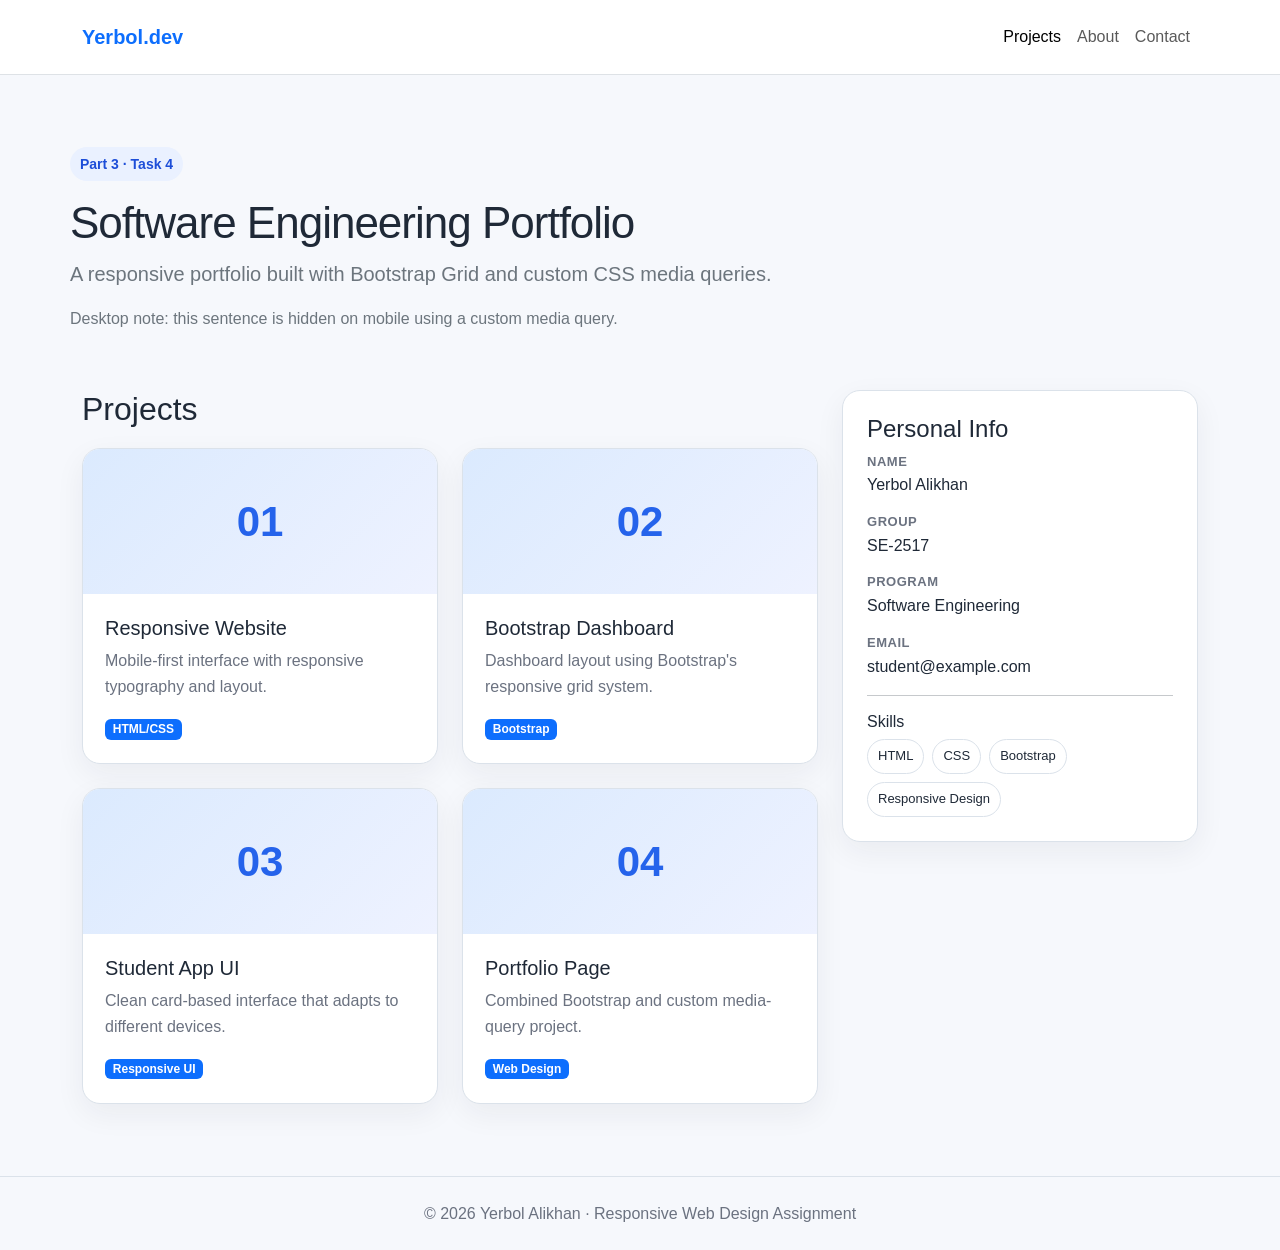
==== task4.html @ 752729fa "first commit" ====
<!doctype html>
<html lang="en">
<head>
  <meta charset="utf-8">
  <meta name="viewport" content="width=device-width, initial-scale=1">
  <title>Task 4 - Responsive Portfolio</title>
  <link href="https://cdn.jsdelivr.net/npm/bootstrap@5.3.8/dist/css/bootstrap.min.css" rel="stylesheet">
  <link rel="stylesheet" href="css/common.css">
  <link rel="stylesheet" href="css/task4.css">
</head>
<body>
<nav class="navbar navbar-expand-lg bg-white border-bottom sticky-top">
  <div class="container py-2">
    <a class="navbar-brand fw-bold text-primary" href="#">Yerbol.dev</a>
    <button class="navbar-toggler" type="button" data-bs-toggle="collapse" data-bs-target="#portfolioNav" aria-controls="portfolioNav" aria-expanded="false" aria-label="Toggle navigation">
      <span class="navbar-toggler-icon"></span>
    </button>
    <div class="collapse navbar-collapse" id="portfolioNav">
      <ul class="navbar-nav ms-auto">
        <li class="nav-item"><a class="nav-link active" href="#projects">Projects</a></li>
        <li class="nav-item"><a class="nav-link" href="#about">About</a></li>
        <li class="nav-item"><a class="nav-link" href="#contact">Contact</a></li>
      </ul>
    </div>
  </div>
</nav>

<header class="container portfolio-hero">
  <span class="badge-soft">Part 3 · Task 4</span>
  <h1 class="mt-3">Software Engineering Portfolio</h1>
  <p class="lead text-secondary col-lg-8">A responsive portfolio built with Bootstrap Grid and custom CSS media queries.</p>
  <p class="optional-desktop-note text-secondary">Desktop note: this sentence is hidden on mobile using a custom media query.</p>
</header>

<main class="container pb-4">
  <div class="row g-4">
    <section class="col-12 col-lg-8" id="projects">
      <h2 class="section-title">Projects</h2>
      <div class="row g-4">
        <div class="col-12 col-md-6">
          <article class="card-like project-card">
            <div class="project-thumb">01</div>
            <div class="content"><h3 class="h5">Responsive Website</h3><p>Mobile-first interface with responsive typography and layout.</p><span class="badge text-bg-primary">HTML/CSS</span></div>
          </article>
        </div>
        <div class="col-12 col-md-6">
          <article class="card-like project-card">
            <div class="project-thumb">02</div>
            <div class="content"><h3 class="h5">Bootstrap Dashboard</h3><p>Dashboard layout using Bootstrap's responsive grid system.</p><span class="badge text-bg-primary">Bootstrap</span></div>
          </article>
        </div>
        <div class="col-12 col-md-6">
          <article class="card-like project-card">
            <div class="project-thumb">03</div>
            <div class="content"><h3 class="h5">Student App UI</h3><p>Clean card-based interface that adapts to different devices.</p><span class="badge text-bg-primary">Responsive UI</span></div>
          </article>
        </div>
        <div class="col-12 col-md-6">
          <article class="card-like project-card">
            <div class="project-thumb">04</div>
            <div class="content"><h3 class="h5">Portfolio Page</h3><p>Combined Bootstrap and custom media-query project.</p><span class="badge text-bg-primary">Web Design</span></div>
          </article>
        </div>
      </div>
    </section>

    <aside class="col-12 col-lg-4" id="about">
      <div class="card-like sidebar">
        <h2 class="h4">Personal Info</h2>
        <div class="info-row"><strong>Name</strong>Yerbol Alikhan</div>
        <div class="info-row"><strong>Group</strong>SE-2517</div>
        <div class="info-row"><strong>Program</strong>Software Engineering</div>
        <div class="info-row" id="contact"><strong>Email</strong>student@example.com</div>
        <hr>
        <h3 class="h6">Skills</h3>
        <div class="skills">
          <span class="skill">HTML</span><span class="skill">CSS</span><span class="skill">Bootstrap</span><span class="skill">Responsive Design</span>
        </div>
      </div>
    </aside>
  </div>
</main>

<footer>
  <div class="container">© 2026 Yerbol Alikhan · Responsive Web Design Assignment</div>
</footer>
<script src="https://cdn.jsdelivr.net/npm/bootstrap@5.3.8/dist/js/bootstrap.bundle.min.js"></script>
</body>
</html>
---- css/common.css ----
:root {
  --bg: #f5f7fb;
  --surface: #ffffff;
  --text: #1f2937;
  --muted: #6b7280;
  --border: #dbe2ea;
  --accent: #2563eb;
  --accent-dark: #1d4ed8;
  --soft: #eaf1ff;
  --radius: 18px;
}
* { box-sizing: border-box; }
body {
  margin: 0;
  font-family: Arial, Helvetica, sans-serif;
  color: var(--text);
  background: var(--bg);
  line-height: 1.6;
}
.page-shell {
  width: min(1120px, calc(100% - 32px));
  margin: 0 auto;
}
.hero {
  padding: 56px 0 28px;
}
.hero h1 { margin: 0 0 12px; }
.hero p { color: var(--muted); max-width: 760px; }
.card-like {
  background: var(--surface);
  border: 1px solid var(--border);
  border-radius: var(--radius);
  box-shadow: 0 10px 30px rgba(31, 41, 55, 0.06);
}
.badge-soft {
  display: inline-block;
  padding: 6px 10px;
  border-radius: 999px;
  background: var(--soft);
  color: var(--accent-dark);
  font-size: 14px;
  font-weight: 700;
}
.section-title { margin-bottom: 20px; }
footer {
  margin-top: 48px;
  border-top: 1px solid var(--border);
  color: var(--muted);
  padding: 24px 0;
  text-align: center;
}
---- css/task4.css ----
body { background: #f6f8fc; }
.portfolio-hero {
  padding: 72px 0 42px;
}
.portfolio-hero h1 {
  font-size: 44px;
  letter-spacing: -1px;
}
.project-card {
  height: 100%;
  overflow: hidden;
}
.project-thumb {
  min-height: 145px;
  background: linear-gradient(135deg, #dbeafe, #eef2ff);
  display: grid;
  place-items: center;
  font-size: 42px;
  font-weight: 800;
  color: #2563eb;
}
.project-card .content { padding: 22px; }
.project-card p { color: var(--muted); }
.sidebar { padding: 24px; }
.info-row { margin-bottom: 14px; }
.info-row strong { display: block; font-size: 13px; color: var(--muted); text-transform: uppercase; letter-spacing: .04em; }
.skills { display: flex; flex-wrap: wrap; gap: 8px; }
.skill {
  border: 1px solid var(--border);
  background: #fff;
  border-radius: 999px;
  padding: 6px 10px;
  font-size: 13px;
}
@media (max-width: 767.98px) {
  .portfolio-hero { padding: 44px 0 24px; }
  .portfolio-hero h1 { font-size: 32px; }
  .optional-desktop-note { display: none; }
}
@media (min-width: 768px) and (max-width: 991.98px) {
  .portfolio-hero h1 { font-size: 38px; }
}
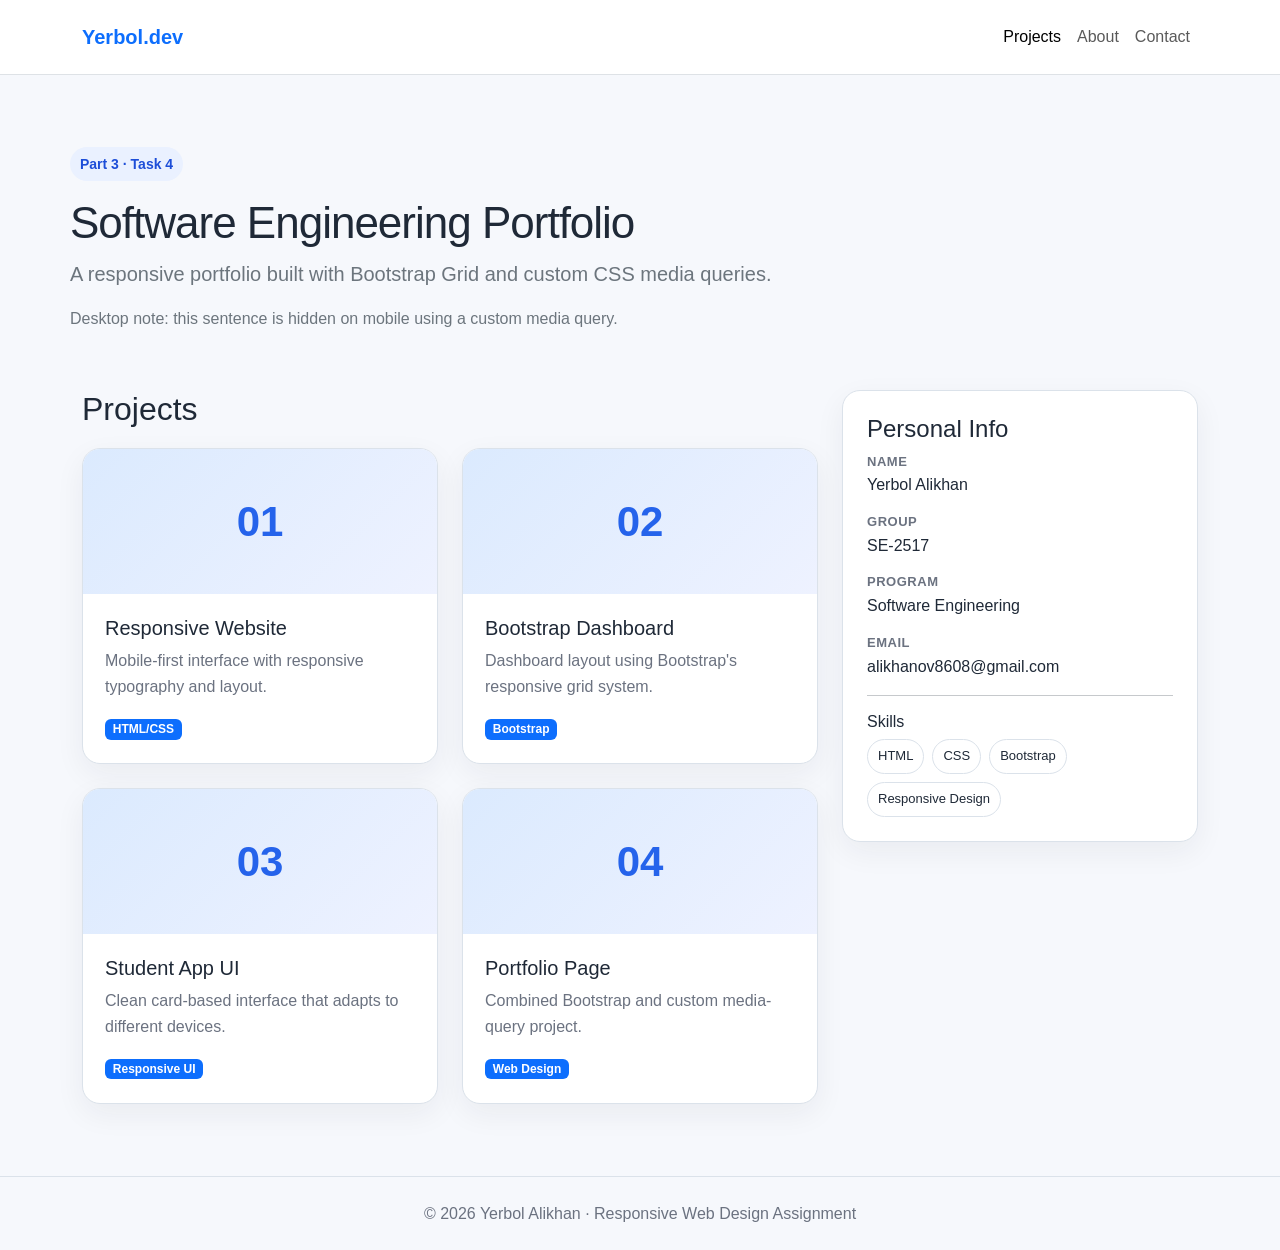
==== commit 326632eb: "ltl" ====
--- a/task4.html
+++ b/task4.html
@@ -1,89 +1,143 @@
 <!doctype html>
 <html lang="en">
-<head>
-  <meta charset="utf-8">
-  <meta name="viewport" content="width=device-width, initial-scale=1">
-  <title>Task 4 - Responsive Portfolio</title>
-  <link href="https://cdn.jsdelivr.net/npm/bootstrap@5.3.8/dist/css/bootstrap.min.css" rel="stylesheet">
-  <link rel="stylesheet" href="css/common.css">
-  <link rel="stylesheet" href="css/task4.css">
-</head>
-<body>
-<nav class="navbar navbar-expand-lg bg-white border-bottom sticky-top">
-  <div class="container py-2">
-    <a class="navbar-brand fw-bold text-primary" href="#">Yerbol.dev</a>
-    <button class="navbar-toggler" type="button" data-bs-toggle="collapse" data-bs-target="#portfolioNav" aria-controls="portfolioNav" aria-expanded="false" aria-label="Toggle navigation">
-      <span class="navbar-toggler-icon"></span>
-    </button>
-    <div class="collapse navbar-collapse" id="portfolioNav">
-      <ul class="navbar-nav ms-auto">
-        <li class="nav-item"><a class="nav-link active" href="#projects">Projects</a></li>
-        <li class="nav-item"><a class="nav-link" href="#about">About</a></li>
-        <li class="nav-item"><a class="nav-link" href="#contact">Contact</a></li>
-      </ul>
-    </div>
-  </div>
-</nav>
-
-<header class="container portfolio-hero">
-  <span class="badge-soft">Part 3 · Task 4</span>
-  <h1 class="mt-3">Software Engineering Portfolio</h1>
-  <p class="lead text-secondary col-lg-8">A responsive portfolio built with Bootstrap Grid and custom CSS media queries.</p>
-  <p class="optional-desktop-note text-secondary">Desktop note: this sentence is hidden on mobile using a custom media query.</p>
-</header>
-
-<main class="container pb-4">
-  <div class="row g-4">
-    <section class="col-12 col-lg-8" id="projects">
-      <h2 class="section-title">Projects</h2>
-      <div class="row g-4">
-        <div class="col-12 col-md-6">
-          <article class="card-like project-card">
-            <div class="project-thumb">01</div>
-            <div class="content"><h3 class="h5">Responsive Website</h3><p>Mobile-first interface with responsive typography and layout.</p><span class="badge text-bg-primary">HTML/CSS</span></div>
-          </article>
-        </div>
-        <div class="col-12 col-md-6">
-          <article class="card-like project-card">
-            <div class="project-thumb">02</div>
-            <div class="content"><h3 class="h5">Bootstrap Dashboard</h3><p>Dashboard layout using Bootstrap's responsive grid system.</p><span class="badge text-bg-primary">Bootstrap</span></div>
-          </article>
-        </div>
-        <div class="col-12 col-md-6">
-          <article class="card-like project-card">
-            <div class="project-thumb">03</div>
-            <div class="content"><h3 class="h5">Student App UI</h3><p>Clean card-based interface that adapts to different devices.</p><span class="badge text-bg-primary">Responsive UI</span></div>
-          </article>
-        </div>
-        <div class="col-12 col-md-6">
-          <article class="card-like project-card">
-            <div class="project-thumb">04</div>
-            <div class="content"><h3 class="h5">Portfolio Page</h3><p>Combined Bootstrap and custom media-query project.</p><span class="badge text-bg-primary">Web Design</span></div>
-          </article>
+  <head>
+    <meta charset="utf-8" />
+    <meta name="viewport" content="width=device-width, initial-scale=1" />
+    <title>Task 4 - Responsive Portfolio</title>
+    <link
+      href="https://cdn.jsdelivr.net/npm/bootstrap@5.3.8/dist/css/bootstrap.min.css"
+      rel="stylesheet"
+    />
+    <link rel="stylesheet" href="css/common.css" />
+    <link rel="stylesheet" href="css/task4.css" />
+  </head>
+  <body>
+    <nav class="navbar navbar-expand-lg bg-white border-bottom sticky-top">
+      <div class="container py-2">
+        <a class="navbar-brand fw-bold text-primary" href="#">Yerbol.dev</a>
+        <button
+          class="navbar-toggler"
+          type="button"
+          data-bs-toggle="collapse"
+          data-bs-target="#portfolioNav"
+          aria-controls="portfolioNav"
+          aria-expanded="false"
+          aria-label="Toggle navigation"
+        >
+          <span class="navbar-toggler-icon"></span>
+        </button>
+        <div class="collapse navbar-collapse" id="portfolioNav">
+          <ul class="navbar-nav ms-auto">
+            <li class="nav-item">
+              <a class="nav-link active" href="#projects">Projects</a>
+            </li>
+            <li class="nav-item">
+              <a class="nav-link" href="#about">About</a>
+            </li>
+            <li class="nav-item">
+              <a class="nav-link" href="#contact">Contact</a>
+            </li>
+          </ul>
         </div>
       </div>
-    </section>
+    </nav>
 
-    <aside class="col-12 col-lg-4" id="about">
-      <div class="card-like sidebar">
-        <h2 class="h4">Personal Info</h2>
-        <div class="info-row"><strong>Name</strong>Yerbol Alikhan</div>
-        <div class="info-row"><strong>Group</strong>SE-2517</div>
-        <div class="info-row"><strong>Program</strong>Software Engineering</div>
-        <div class="info-row" id="contact"><strong>Email</strong>student@example.com</div>
-        <hr>
-        <h3 class="h6">Skills</h3>
-        <div class="skills">
-          <span class="skill">HTML</span><span class="skill">CSS</span><span class="skill">Bootstrap</span><span class="skill">Responsive Design</span>
-        </div>
+    <header class="container portfolio-hero">
+      <span class="badge-soft">Part 3 · Task 4</span>
+      <h1 class="mt-3">Software Engineering Portfolio</h1>
+      <p class="lead text-secondary col-lg-8">
+        A responsive portfolio built with Bootstrap Grid and custom CSS media
+        queries.
+      </p>
+      <p class="optional-desktop-note text-secondary">
+        Desktop note: this sentence is hidden on mobile using a custom media
+        query.
+      </p>
+    </header>
+
+    <main class="container pb-4">
+      <div class="row g-4">
+        <section class="col-12 col-lg-8" id="projects">
+          <h2 class="section-title">Projects</h2>
+          <div class="row g-4">
+            <div class="col-12 col-md-6">
+              <article class="card-like project-card">
+                <div class="project-thumb">01</div>
+                <div class="content">
+                  <h3 class="h5">Responsive Website</h3>
+                  <p>
+                    Mobile-first interface with responsive typography and
+                    layout.
+                  </p>
+                  <span class="badge text-bg-primary">HTML/CSS</span>
+                </div>
+              </article>
+            </div>
+            <div class="col-12 col-md-6">
+              <article class="card-like project-card">
+                <div class="project-thumb">02</div>
+                <div class="content">
+                  <h3 class="h5">Bootstrap Dashboard</h3>
+                  <p>
+                    Dashboard layout using Bootstrap's responsive grid system.
+                  </p>
+                  <span class="badge text-bg-primary">Bootstrap</span>
+                </div>
+              </article>
+            </div>
+            <div class="col-12 col-md-6">
+              <article class="card-like project-card">
+                <div class="project-thumb">03</div>
+                <div class="content">
+                  <h3 class="h5">Student App UI</h3>
+                  <p>
+                    Clean card-based interface that adapts to different devices.
+                  </p>
+                  <span class="badge text-bg-primary">Responsive UI</span>
+                </div>
+              </article>
+            </div>
+            <div class="col-12 col-md-6">
+              <article class="card-like project-card">
+                <div class="project-thumb">04</div>
+                <div class="content">
+                  <h3 class="h5">Portfolio Page</h3>
+                  <p>Combined Bootstrap and custom media-query project.</p>
+                  <span class="badge text-bg-primary">Web Design</span>
+                </div>
+              </article>
+            </div>
+          </div>
+        </section>
+
+        <aside class="col-12 col-lg-4" id="about">
+          <div class="card-like sidebar">
+            <h2 class="h4">Personal Info</h2>
+            <div class="info-row"><strong>Name</strong>Yerbol Alikhan</div>
+            <div class="info-row"><strong>Group</strong>SE-2517</div>
+            <div class="info-row">
+              <strong>Program</strong>Software Engineering
+            </div>
+            <div class="info-row" id="contact">
+              <strong>Email</strong>alikhanov8608@gmail.com
+            </div>
+            <hr />
+            <h3 class="h6">Skills</h3>
+            <div class="skills">
+              <span class="skill">HTML</span><span class="skill">CSS</span
+              ><span class="skill">Bootstrap</span
+              ><span class="skill">Responsive Design</span>
+            </div>
+          </div>
+        </aside>
       </div>
-    </aside>
-  </div>
-</main>
+    </main>
 
-<footer>
-  <div class="container">© 2026 Yerbol Alikhan · Responsive Web Design Assignment</div>
-</footer>
-<script src="https://cdn.jsdelivr.net/npm/bootstrap@5.3.8/dist/js/bootstrap.bundle.min.js"></script>
-</body>
-</html>+    <footer>
+      <div class="container">
+        © 2026 Yerbol Alikhan · Responsive Web Design Assignment
+      </div>
+    </footer>
+    <script src="https://cdn.jsdelivr.net/npm/bootstrap@5.3.8/dist/js/bootstrap.bundle.min.js"></script>
+  </body>
+</html>
